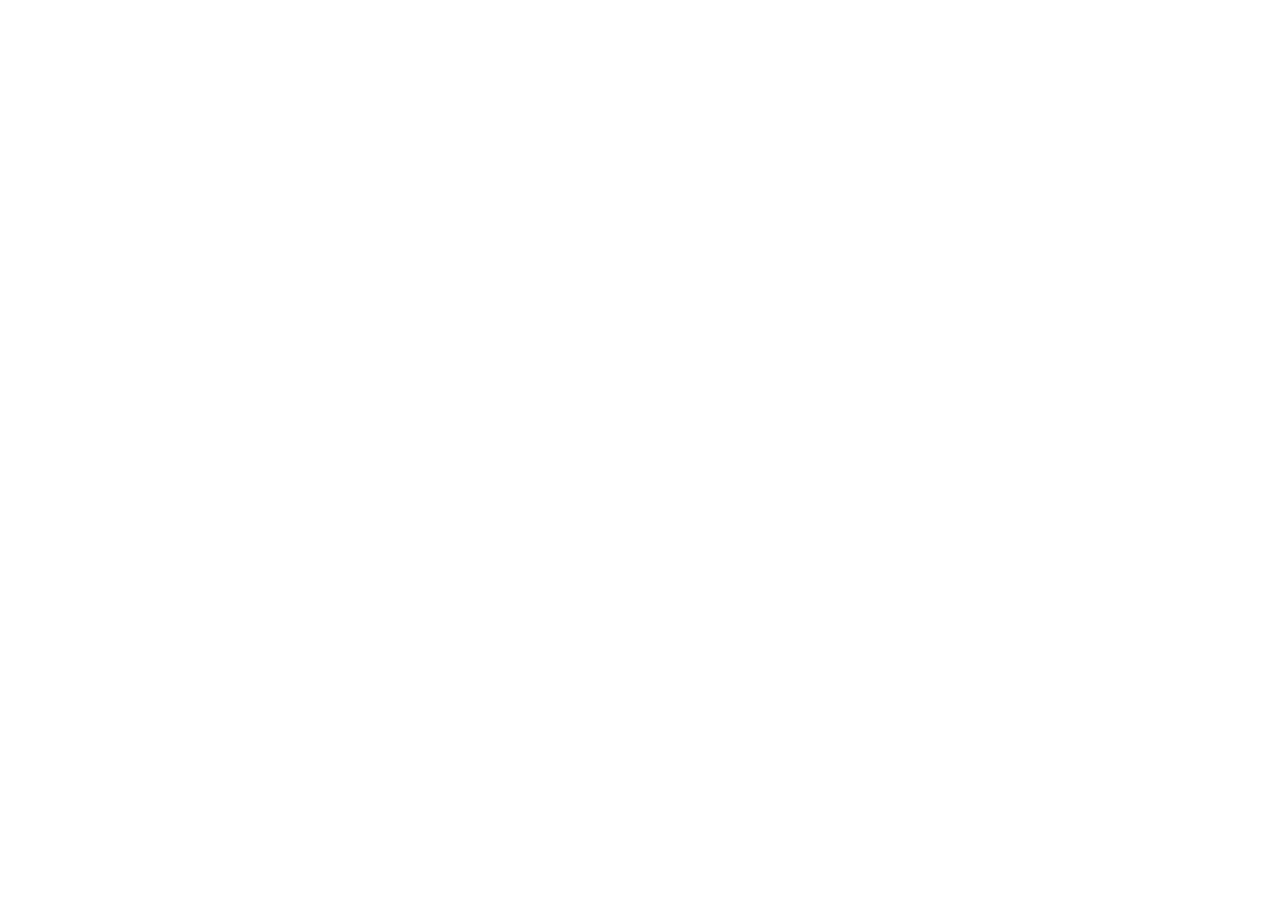
==== second-web-page/login-form.html @ b0f67be0 "New update" ====
<!DOCTYPE html>
<html lang="en">
<head>
    <meta charset="UTF-8">
    <meta name="viewport" content="width=device-width, initial-scale=1.0">
    <title>Document</title>
    <link rel="stylesheet" href="style.css">
<link href="https://cdn.jsdelivr.net/npm/bootstrap@5.3.8/dist/css/bootstrap.min.css" rel="stylesheet"
    integrity="sha384-sRIl4kxILFvY47J16cr9ZwB07vP4J8+LH7qKQnuqkuIAvNWLzeN8tE5YBujZqJLB" crossorigin="anonymous">
<script src="https://cdn.jsdelivr.net/npm/bootstrap@5.3.8/dist/js/bootstrap.bundle.min.js"
    integrity="sha384-FKyoEForCGlyvwx9Hj09JcYn3nv7wiPVlz7YYwJrWVcXK/BmnVDxM+D2scQbITxI"
    crossorigin="anonymous"></script>
<script type="module" src="https://unpkg.com/ionicons@8.0.13/dist/ionicons/ionicons.esm.js"></script>
<script nomodule src="https://unpkg.com/ionicons@8.0.13/dist/ionicons/ionicons.js"></script>
<link rel="preconnect" href="https://fonts.googleapis.com">
<link rel="preconnect" href="https://fonts.gstatic.com" crossorigin>
<link href="https://fonts.googleapis.com/css2?family=Oswald:wght@200..700&display=swap" rel="stylesheet">
<link rel="preconnect" href="https://fonts.googleapis.com">
<link rel="preconnect" href="https://fonts.gstatic.com" crossorigin>
<link href="https://fonts.googleapis.com/css2?family=Fira+Sans:ital,wght@0,100;0,200;0,300;0,400;0,500;0,600;0,700;0,800;0,900;1,100;1,200;1,300;1,400;1,500;1,600;1,700;1,800;1,900&family=Oswald:wght@200..700&display=swap" rel="stylesheet">
<body>
</head>
<body>
    
</body>
</html>
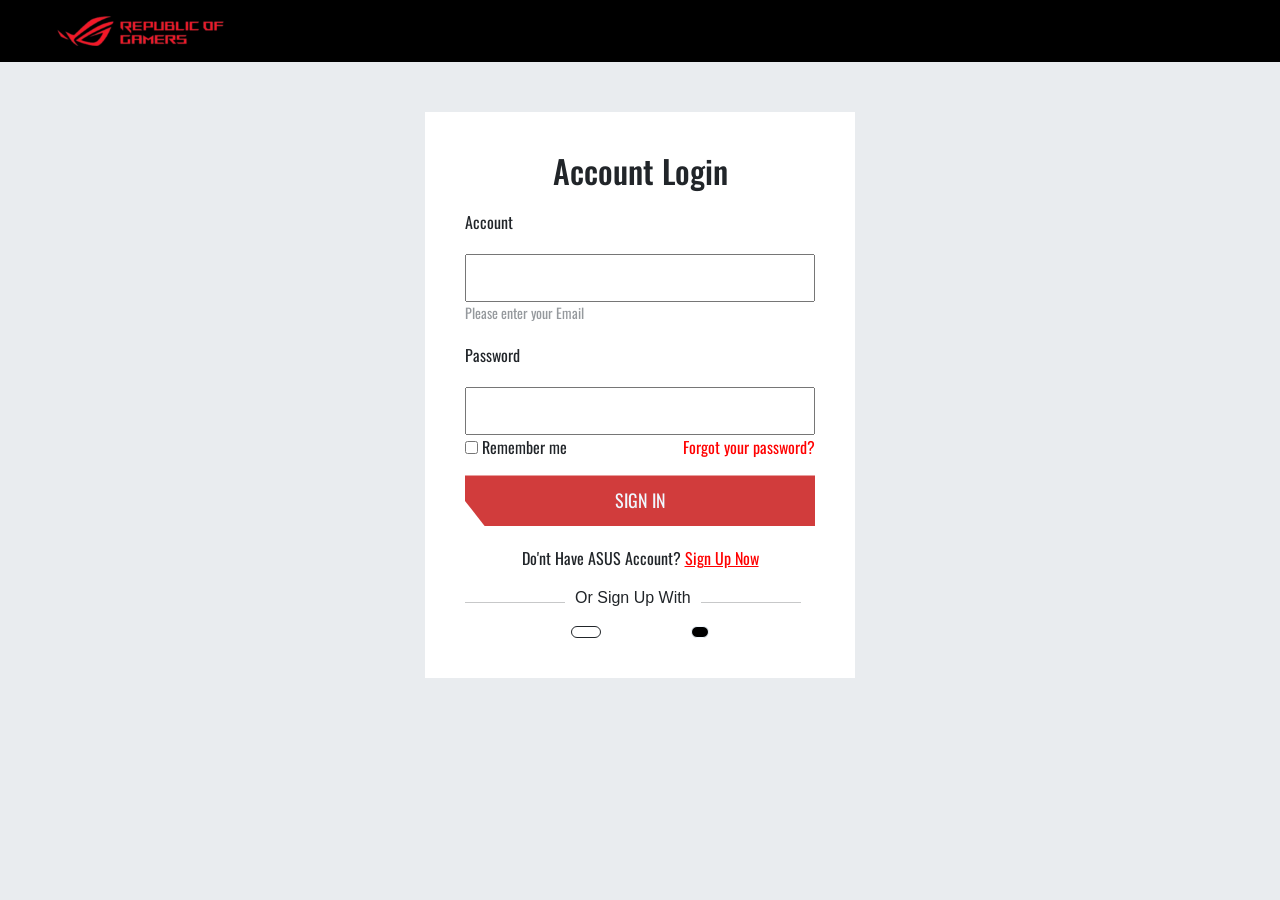
==== commit 34c6e8f7: "Update" ====
--- a/second-web-page/login-form.html
+++ b/second-web-page/login-form.html
@@ -4,7 +4,7 @@
     <meta charset="UTF-8">
     <meta name="viewport" content="width=device-width, initial-scale=1.0">
     <title>Document</title>
-    <link rel="stylesheet" href="style.css">
+    <link rel="stylesheet" href="style1.css">
 <link href="https://cdn.jsdelivr.net/npm/bootstrap@5.3.8/dist/css/bootstrap.min.css" rel="stylesheet"
     integrity="sha384-sRIl4kxILFvY47J16cr9ZwB07vP4J8+LH7qKQnuqkuIAvNWLzeN8tE5YBujZqJLB" crossorigin="anonymous">
 <script src="https://cdn.jsdelivr.net/npm/bootstrap@5.3.8/dist/js/bootstrap.bundle.min.js"
@@ -20,7 +20,62 @@
 <link href="https://fonts.googleapis.com/css2?family=Fira+Sans:ital,wght@0,100;0,200;0,300;0,400;0,500;0,600;0,700;0,800;0,900;1,100;1,200;1,300;1,400;1,500;1,600;1,700;1,800;1,900&family=Oswald:wght@200..700&display=swap" rel="stylesheet">
 <body>
 </head>
-<body>
-    
+<body class="bg-body-secondary">
+    <nav class="navbar navbar-expand-lg bg-black p-1 p-3">
+        <div class="header container-fluid ">
+            <div class="logo1">
+                <img width="225px" height="30px" src="../image10.png" class="object-fit-cover" alt="">
+            </div>
+        </div>
+    </nav>
+    <form >
+        <div class="form">
+            <h2>Account Login</h2>
+            <div class="login">
+                <label  for="name">Account</label>
+                <input class="input1" id="name" type="text">
+                
+            </div>
+            <p class="p-log">Please enter your Email</p>
+            
+            <div class="login">
+                <label  for="pas">Password</label>
+                <span class="pass">
+                    <input  class="input1" id="pas" type="text" >
+                    <span class="ioni3"><ion-icon name="eye-off-outline"></ion-icon></span>
+                </span>
+                
+            </div>
+            <div class="check">
+                <div class="label-check">
+                    <input class="input2" id="re" type="checkbox">
+                    <label for="re ">Remember me</label>
+                </div>
+                <p class="forget">Forgot your password?</p>
+            </div>
+            <button class="button1" href="../index.html ">SIGN IN</button>
+            <p class="dont1">Do'nt Have ASUS Account? <a class="dont" href="../index.html">Sign Up Now</a></p>
+            <div class="ro">
+                <hr >
+                <p class="or">Or Sign Up With</p>
+                <hr >
+            </div>
+
+            <div class="icon">
+                <img width="30px" src="https://img.icons8.com/?size=100&id=17949&format=png&color=000000" class="icon1" alt="">
+                <img width="30px" src="https://img.icons8.com/?size=100&id=17854&format=png&color=000000"  alt="">
+                <span class="ioni1"><ion-icon name="logo-facebook"></ion-icon></span>
+                <span class="ioni2"><ion-icon name="logo-apple"></ion-icon></span>
+            </div>
+
+        </div>
+    </form>
+
+
+
+
+
+
+
 </body>
 </html>
--- a/second-web-page/style1.css
+++ b/second-web-page/style1.css
@@ -0,0 +1,144 @@
+*{
+    padding: 0;
+    margin: 0;
+    box-sizing: border-box
+    ;
+}
+
+body{
+    background-color: rgb(175, 186, 196);
+}
+
+form{
+    display: flex;
+    justify-content: center;
+    margin-top: 50px;
+    font-family: "Oswald", sans-serif;
+}
+
+.form{
+    border: none;
+    padding: 40px;
+    background-color: rgb(255, 255, 255)    ;
+}
+
+h2{
+    text-align: center;
+}
+
+.login{
+    margin-top: 20px;
+    display: flex;
+    flex-direction: column;
+    gap: 20px;
+}
+
+.input1{
+    padding: 10px;
+    width: 350px;
+}
+
+.pass{
+    position: relative;
+}
+
+.ioni3{
+    position: absolute;
+    right: 20px;
+    top: 10px;
+    font-size: 20px;
+}
+
+.p-log{
+    font-size: 14px;
+    color: rgb(149, 153, 157);
+}
+
+.check{
+    display: flex;
+    justify-content: space-between;
+}
+
+.forget{
+    color: red;
+}
+
+.button1{
+    width: 100%;
+    background-color: rgb(209, 60, 60);
+    text-align: center;
+    padding: 12px;
+    color: aliceblue;
+    font-size: 18px;
+    border: none;
+    clip-path: polygon(0px 0, 100% 0, 100% 100%, 20px 100%, 0 50%);
+}
+
+
+.button1:hover{
+    background-color: rgb(144, 0, 0);
+    transition: 0.6s;
+    translate: calc(x, -150%);
+}
+
+
+
+
+.dont1{
+    text-align: center;
+    margin-top: 20px;
+}
+
+.dont{
+    color: red;
+}
+
+hr{
+    width: 100px;
+}
+
+.or{
+    font-family: Arial, Helvetica, sans-serif;
+}
+
+.ro{
+    display: flex;
+    gap: 10px;
+    text-align: center;
+}
+
+.icon{
+    display: flex;
+    justify-content: center;
+    align-items: center;
+    
+    gap: 20px;
+}
+
+.icon1{
+    border: 1px solid;
+    border-radius: 50px;
+    padding: 5px;
+    cursor: pointer;
+}
+
+.icon2{
+    border: none;
+    padding: 5px;
+    cursor: pointer;
+}
+.ioni1{
+    color: blue;
+    font-size: 30px;
+    cursor: pointer;
+}
+
+.ioni2{
+    font-size: 15px;
+    border: 1px solid;
+    border-radius: 7px;
+    padding: 5px 8px;
+    color: aliceblue;
+    background-color: black;
+    cursor: pointer;
+}
